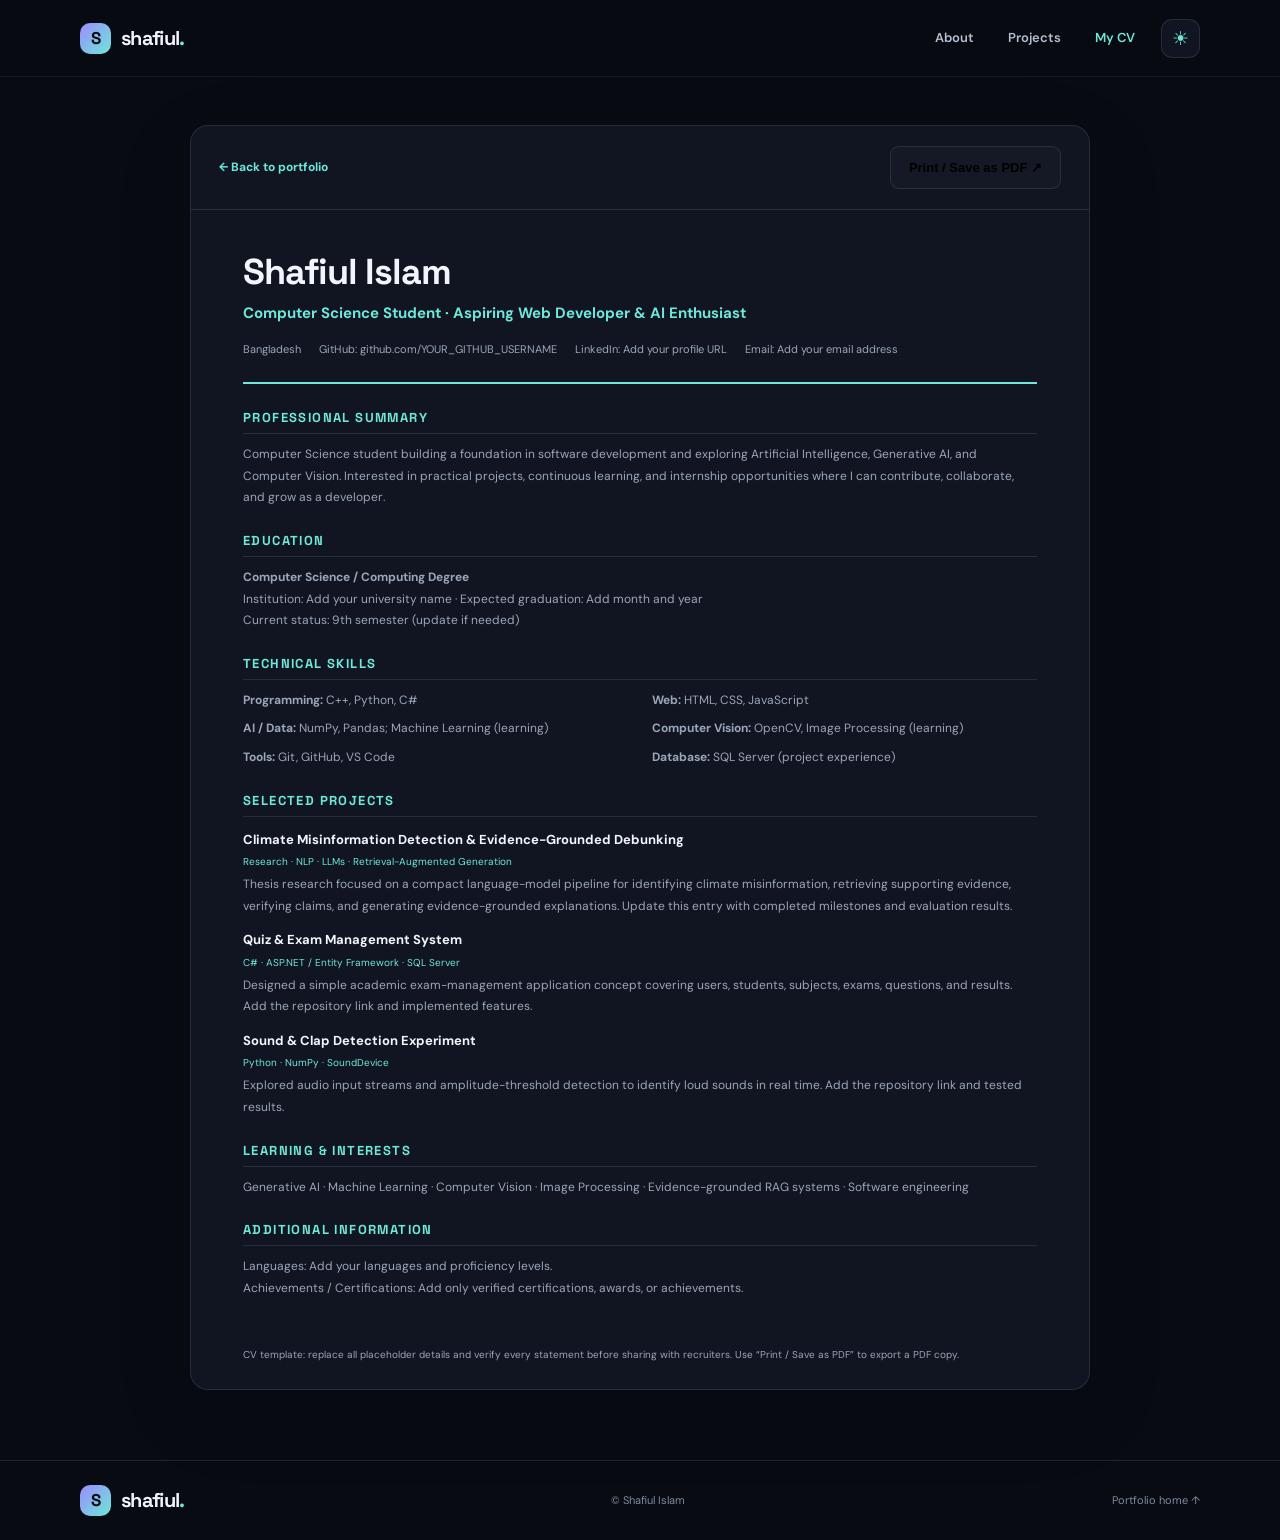
==== cv.html @ 9795dee4 "Add files via upload" ====
<!DOCTYPE html>
<html lang="en">
<head>
  <meta charset="UTF-8"><meta name="viewport" content="width=device-width, initial-scale=1.0">
  <meta name="description" content="CV of Shafiul Islam">
  <title>CV | Shafiul Islam</title>
  <link rel="preconnect" href="https://fonts.googleapis.com">
  <link rel="preconnect" href="https://fonts.gstatic.com" crossorigin>
  <link href="https://fonts.googleapis.com/css2?family=DM+Sans:wght@400;500;600;700&family=Space+Grotesk:wght@400;500;600;700&display=swap" rel="stylesheet">
  <link rel="stylesheet" href="style.css">
</head>
<body>
  <header class="site-header"><nav class="nav container" aria-label="Main navigation">
    <a class="logo" href="index.html"><span class="logo-mark">S</span><span>shafiul<span class="accent">.</span></span></a>
    <div class="nav-links" id="navLinks"><a href="index.html#about">About</a><a href="index.html#projects">Projects</a><a href="cv.html" class="nav-cv">My CV</a></div>
    <button class="theme-toggle" id="themeToggle" type="button" aria-label="Switch to light mode" title="Switch theme"><span id="themeIcon">☀</span></button>
  </nav></header>
  <main class="cv-page container">
    <div class="cv-shell">
      <div class="cv-topbar"><a class="cv-back" href="index.html">← Back to portfolio</a><div class="cv-actions"><button class="button button-secondary" onclick="window.print()">Print / Save as PDF ↗</button></div></div>
      <article class="cv-document">
        <header class="cv-header">
          <h1>Shafiul Islam</h1><p class="cv-role">Computer Science Student · Aspiring Web Developer & AI Enthusiast</p>
          <div class="cv-contact-line"><span>Bangladesh</span><span>GitHub: github.com/YOUR_GITHUB_USERNAME</span><span>LinkedIn: Add your profile URL</span><span>Email: Add your email address</span></div>
        </header>
        <section class="cv-section"><h2>Professional Summary</h2><p>Computer Science student building a foundation in software development and exploring Artificial Intelligence, Generative AI, and Computer Vision. Interested in practical projects, continuous learning, and internship opportunities where I can contribute, collaborate, and grow as a developer.</p></section>
        <section class="cv-section"><h2>Education</h2><p><strong>Computer Science / Computing Degree</strong></p><p>Institution: Add your university name · Expected graduation: Add month and year</p><p>Current status: 9th semester (update if needed)</p></section>
        <section class="cv-section"><h2>Technical Skills</h2><div class="cv-skill-list">
          <p><strong>Programming:</strong> C++, Python, C#</p><p><strong>Web:</strong> HTML, CSS, JavaScript</p>
          <p><strong>AI / Data:</strong> NumPy, Pandas; Machine Learning (learning)</p><p><strong>Computer Vision:</strong> OpenCV, Image Processing (learning)</p>
          <p><strong>Tools:</strong> Git, GitHub, VS Code</p><p><strong>Database:</strong> SQL Server (project experience)</p>
        </div></section>
        <section class="cv-section"><h2>Selected Projects</h2>
          <div class="cv-project"><h3>Climate Misinformation Detection & Evidence-Grounded Debunking</h3><p class="cv-tech">Research · NLP · LLMs · Retrieval-Augmented Generation</p><p>Thesis research focused on a compact language-model pipeline for identifying climate misinformation, retrieving supporting evidence, verifying claims, and generating evidence-grounded explanations. Update this entry with completed milestones and evaluation results.</p></div>
          <div class="cv-project"><h3>Quiz & Exam Management System</h3><p class="cv-tech">C# · ASP.NET / Entity Framework · SQL Server</p><p>Designed a simple academic exam-management application concept covering users, students, subjects, exams, questions, and results. Add the repository link and implemented features.</p></div>
          <div class="cv-project"><h3>Sound & Clap Detection Experiment</h3><p class="cv-tech">Python · NumPy · SoundDevice</p><p>Explored audio input streams and amplitude-threshold detection to identify loud sounds in real time. Add the repository link and tested results.</p></div>
        </section>
        <section class="cv-section"><h2>Learning & Interests</h2><p>Generative AI · Machine Learning · Computer Vision · Image Processing · Evidence-grounded RAG systems · Software engineering</p></section>
        <section class="cv-section"><h2>Additional Information</h2><p>Languages: Add your languages and proficiency levels.</p><p>Achievements / Certifications: Add only verified certifications, awards, or achievements.</p></section>
      </article>
      <p class="cv-disclaimer">CV template: replace all placeholder details and verify every statement before sharing with recruiters. Use “Print / Save as PDF” to export a PDF copy.</p>
    </div>
  </main>
  <footer class="footer"><div class="container footer-inner"><a class="logo" href="index.html"><span class="logo-mark">S</span><span>shafiul<span class="accent">.</span></span></a><p>© <span id="year"></span> Shafiul Islam</p><a href="index.html" class="back-top">Portfolio home ↑</a></div></footer>
  <script src="script.js"></script>
</body>
</html>
---- style.css ----
:root{--bg:#080b12;--surface:#101521;--surface2:#131a29;--text:#f2f5fb;--muted:#9ba6b8;--line:rgba(180,196,224,.13);--accent:#9b8cff;--cyan:#6ee7d8;--font:'DM Sans',sans-serif;--display:'Space Grotesk',sans-serif}*{box-sizing:border-box;margin:0;padding:0}html{scroll-behavior:smooth;scroll-padding-top:90px}body{font-family:var(--font);background:var(--bg);color:var(--text);line-height:1.65;overflow-x:hidden}a{color:inherit;text-decoration:none}.container{width:min(1120px,calc(100% - 48px));margin:0 auto}.accent{color:var(--cyan)}.muted{color:#7f8ba0}.gradient-text{background:linear-gradient(100deg,#b4a7ff 10%,#6ee7d8 90%);-webkit-background-clip:text;background-clip:text;color:transparent}.ambient{position:absolute;width:420px;height:420px;border-radius:50%;filter:blur(100px);opacity:.11;pointer-events:none;z-index:-1}.ambient-one{background:#7c5cff;top:90px;left:-220px}.ambient-two{background:#18b9a8;top:450px;right:-270px}.site-header{position:sticky;top:0;z-index:20;background:rgba(8,11,18,.82);backdrop-filter:blur(18px);border-bottom:1px solid rgba(180,196,224,.08)}.nav{height:76px;display:flex;align-items:center;justify-content:space-between}.logo{display:inline-flex;align-items:center;gap:10px;font:700 20px var(--display);letter-spacing:-.7px}.logo-mark{display:grid;place-items:center;width:31px;height:31px;border-radius:10px;background:linear-gradient(135deg,#9b8cff,#6ee7d8);color:#080b12;font-size:17px}.nav-links{display:flex;align-items:center;gap:34px;color:#b6c0d0;font-size:13px;font-weight:600}.nav-links a{transition:color .2s}.nav-links a:hover,.hero-socials a:hover,.text-link:hover{color:var(--cyan)}.nav-cta{padding:10px 15px;border:1px solid var(--line);border-radius:9px;color:var(--text)!important}.nav-cta span{color:var(--cyan);margin-left:8px}.menu-toggle{display:none;background:none;color:var(--text);border:0;font-size:24px}.hero{min-height:680px;position:relative;display:grid;grid-template-columns:1.05fr .95fr;align-items:center;gap:48px;padding-top:62px;padding-bottom:94px}.availability{display:inline-flex;align-items:center;gap:9px;padding:7px 12px;border:1px solid rgba(110,231,216,.2);border-radius:100px;color:#b4e9e2;font-size:10px;font-weight:700;letter-spacing:1px;margin-bottom:27px;background:rgba(110,231,216,.04)}.pulse,.status-dot{width:7px;height:7px;border-radius:50%;background:var(--cyan);box-shadow:0 0 12px rgba(110,231,216,.6)}.eyebrow{font-size:11px;font-weight:700;letter-spacing:2.3px;color:var(--cyan);margin-bottom:15px}.hero h1{font:700 clamp(48px,6vw,76px)/1.04 var(--display);letter-spacing:-4px;margin-bottom:16px}.hero h2{font:600 clamp(30px,3.8vw,45px)/1.23 var(--display);letter-spacing:-1.8px}.hero-description{max-width:520px;color:var(--muted);font-size:15px;line-height:1.9;margin:22px 0 29px}.hero-actions{display:flex;gap:12px;flex-wrap:wrap}.button{display:inline-flex;align-items:center;justify-content:center;gap:22px;padding:13px 18px;border-radius:9px;font-size:13px;font-weight:700;transition:transform .2s,border-color .2s}.button:hover{transform:translateY(-2px)}.button-primary{background:var(--cyan);color:#07110f}.button-primary span{font-size:18px}.button-secondary{border:1px solid var(--line);background:rgba(255,255,255,.02)}.button-secondary span{color:var(--cyan);font-size:16px}.hero-socials{display:flex;align-items:center;gap:18px;margin-top:32px;color:#8c98aa;font-size:12px}.hero-socials a{color:#d7deeb;font-weight:600}.social-divider{height:15px;width:1px;background:var(--line)}.hero-visual{position:relative;display:grid;place-items:center;min-height:390px}.orbit{position:absolute;border:1px solid rgba(155,140,255,.14);border-radius:50%;transform:rotate(-24deg)}.orbit-one{width:410px;height:280px}.orbit-two{width:350px;height:410px;transform:rotate(38deg);border-color:rgba(110,231,216,.12)}.profile-card{position:relative;width:min(100%,400px);background:linear-gradient(145deg,rgba(22,30,47,.97),rgba(12,17,28,.98));border:1px solid rgba(179,193,225,.19);border-radius:17px;box-shadow:0 30px 90px rgba(0,0,0,.38);overflow:hidden;z-index:2;transform:rotate(-2deg)}.card-top{height:47px;display:flex;align-items:center;justify-content:space-between;padding:0 17px;border-bottom:1px solid var(--line);background:rgba(255,255,255,.018)}.window-dots{display:flex;gap:5px}.window-dots i{width:7px;height:7px;border-radius:50%;background:#f08080}.window-dots i:nth-child(2){background:#e8c66a}.window-dots i:nth-child(3){background:#70d7b5}.card-label{font-size:10px;color:#738198;letter-spacing:1px}.code-block{padding:24px 24px 28px;font:12px/2.2 'Courier New',monospace;color:#d9e0ed;white-space:nowrap}.indent{padding-left:19px}.indent2{padding-left:38px}.indent3{padding-left:57px}.code-purple{color:#c4a7ff}.code-green{color:#77e6c9}.code-yellow{color:#f5d58a}.code-orange{color:#f5ad85}.code-muted{color:#748198}.cursor{color:var(--cyan);animation:blink 1s step-end infinite}@keyframes blink{50%{opacity:0}}.card-footer{display:flex;align-items:center;gap:9px;padding:12px 20px;border-top:1px solid var(--line);font-size:10px;color:#9ba6b8;letter-spacing:.2px}.floating-chip{position:absolute;z-index:3;padding:9px 13px;border:1px solid var(--line);border-radius:10px;background:#111827;box-shadow:0 12px 30px #0004;font-size:10px;font-weight:700;letter-spacing:.6px}.chip-ai{top:48px;right:0;color:#c4a7ff;transform:rotate(5deg)}.chip-code{bottom:60px;left:0;color:var(--cyan);transform:rotate(-7deg)}.chip-cv{bottom:26px;right:8px;color:#f0c4a9;transform:rotate(3deg)}.scroll-hint{position:absolute;bottom:27px;left:0;display:flex;align-items:center;gap:10px;font-size:9px;letter-spacing:1.8px;color:#647187}.scroll-hint span{display:block;width:27px;height:1px;background:var(--cyan)}.section{padding-top:108px;padding-bottom:108px}.section-heading{margin-bottom:42px}.section-heading h2,.contact-wrap h2{font:600 clamp(30px,4vw,45px)/1.2 var(--display);letter-spacing:-1.8px}.section-intro{color:var(--muted);margin-top:13px;font-size:14px}.about-grid{display:grid;grid-template-columns:1fr 1fr;gap:80px;align-items:center}.about-copy p{color:var(--muted);font-size:15px;line-height:1.95;margin-bottom:17px}.text-link{display:inline-flex;gap:14px;align-items:center;margin-top:9px;font-size:13px;font-weight:700;color:var(--text);transition:color .2s}.text-link span{color:var(--cyan)}.stats-grid{display:grid;grid-template-columns:1fr 1fr;gap:13px}.stat-card{padding:23px;border:1px solid var(--line);border-radius:13px;background:linear-gradient(145deg,rgba(20,28,43,.8),rgba(13,18,29,.7))}.stat-icon{display:grid;place-items:center;width:34px;height:34px;margin-bottom:18px;border-radius:10px;background:rgba(110,231,216,.09);color:var(--cyan);font-size:19px}.stat-card strong{font:600 17px var(--display)}.stat-card p{font-size:12px;color:var(--muted);margin-top:4px}.section-alt{background:linear-gradient(180deg,rgba(17,23,36,.65),rgba(12,16,26,.6));border-top:1px solid rgba(180,196,224,.06);border-bottom:1px solid rgba(180,196,224,.06)}.skills-grid{display:grid;grid-template-columns:repeat(3,1fr);gap:14px}.skill-card{min-height:190px;padding:24px;border:1px solid var(--line);border-radius:13px;background:rgba(11,16,26,.7);transition:transform .2s,border-color .2s}.skill-card:hover,.project-card:hover{transform:translateY(-4px);border-color:rgba(110,231,216,.32)}.skill-icon{display:grid;place-items:center;width:40px;height:40px;border-radius:11px;font-size:21px;margin-bottom:18px;background:rgba(255,255,255,.05)}.orange{color:#f6b28d}.purple{color:#c4a7ff}.green{color:#7be3bd}.blue{color:#8bc9ff}.pink{color:#ffacd2}.skill-card h3{font:600 16px var(--display);margin-bottom:7px}.skill-card p{font-size:12px;color:var(--muted);margin-bottom:16px}.skill-tag{font-size:8px;letter-spacing:1.1px;color:#8491a7;font-weight:700}.skill-card-note{background:linear-gradient(135deg,rgba(155,140,255,.1),rgba(110,231,216,.04))}.note-star{font-size:24px;color:var(--cyan);display:block;margin-bottom:10px}.skill-card-note p{line-height:1.8}.project-heading{display:flex;align-items:end;justify-content:space-between;gap:20px}.projects-grid{display:grid;grid-template-columns:repeat(2,1fr);gap:18px}.project-card{overflow:hidden;border:1px solid var(--line);border-radius:15px;background:rgba(16,21,33,.8);transition:transform .2s,border-color .2s}.project-featured{grid-column:span 2;display:grid;grid-template-columns:.9fr 1.1fr}.project-visual{height:205px;position:relative;display:grid;place-items:center;overflow:hidden;background:#11182a}.project-featured .project-visual{height:auto;min-height:300px}.climate-visual{background:radial-gradient(circle at 50% 50%,#263d50,#11192a 62%,#0d1320)}.visual-grid{position:absolute;inset:0;background-image:linear-gradient(rgba(110,231,216,.07) 1px,transparent 1px),linear-gradient(90deg,rgba(110,231,216,.07) 1px,transparent 1px);background-size:25px 25px;mask-image:linear-gradient(to bottom,black,transparent)}.climate-globe{font-size:88px;filter:drop-shadow(0 0 35px rgba(110,231,216,.25));z-index:1}.visual-label{position:absolute;left:18px;top:17px;font-size:9px;letter-spacing:1.5px;font-weight:700;color:#c1d0e4}.visual-lines{position:absolute;bottom:25px;left:20%;right:20%;display:grid;gap:6px}.visual-lines i{height:3px;border-radius:10px;background:linear-gradient(90deg,rgba(110,231,216,.5),rgba(155,140,255,.15));width:100%}.visual-lines i:nth-child(2){width:75%;margin:auto}.visual-lines i:nth-child(3){width:48%;margin:auto}.quiz-visual{background:radial-gradient(circle at 60% 30%,#332e59,#14182c 70%)}.quiz-window{width:135px;height:112px;border:1px solid #7770ae;border-radius:9px;background:#171a30;padding:14px;box-shadow:0 15px 35px #0005;position:relative}.quiz-window>span{display:inline-block;width:5px;height:5px;border-radius:50%;background:#8e84c9;margin-right:4px}.quiz-check{position:absolute;right:14px;top:28px;color:#8ee5c4;font-size:27px}.quiz-bar{height:6px;width:60%;background:#5e5a87;border-radius:5px;margin-top:20px}.quiz-bar.short{width:42%;margin-top:9px;background:#393f5f}.audio-visual{background:radial-gradient(circle at 50%,#17433f,#111b2b 70%)}.sound-wave{height:72px;display:flex;align-items:center;gap:5px}.sound-wave i{display:block;width:4px;border-radius:5px;background:linear-gradient(to top,#4aab9f,#9aebd9);height:var(--h,30px);opacity:.9}.sound-wave i:nth-child(3n){--h:55px}.sound-wave i:nth-child(3n + 1){--h:23px}.sound-wave i:nth-child(3n + 2){--h:42px}.project-content{padding:24px}.project-featured .project-content{padding:34px}.project-meta{display:flex;justify-content:space-between;gap:12px;color:#8390a5;font-size:9px;font-weight:700;letter-spacing:1.2px;margin-bottom:12px}.project-content h3{font:600 20px var(--display);letter-spacing:-.5px;margin-bottom:10px}.project-content p{color:var(--muted);font-size:13px;line-height:1.85}.tag-row{display:flex;flex-wrap:wrap;gap:7px;margin:17px 0}.tag-row span{font-size:10px;color:#b9c4d5;border:1px solid var(--line);border-radius:6px;padding:5px 8px;background:rgba(255,255,255,.025)}.project-link{display:inline-flex;align-items:center;gap:10px;font-size:12px;font-weight:700;margin-top:3px}.project-link span{color:var(--cyan)}.project-note{margin-top:19px;color:#77849a;font-size:11px}.contact-wrap{display:grid;grid-template-columns:1fr .7fr;gap:80px;align-items:center}.contact-copy{max-width:440px;color:var(--muted);font-size:14px;line-height:1.9;margin-top:20px}.contact-card{padding:28px;border:1px solid var(--line);border-radius:15px;background:linear-gradient(145deg,rgba(22,30,47,.8),rgba(12,17,28,.8))}.contact-kicker{font-size:9px;font-weight:700;letter-spacing:1.8px;color:var(--cyan)}.contact-card h3{font:600 25px var(--display);margin-top:8px}.contact-card>p{color:var(--muted);font-size:12px;line-height:1.8;margin:8px 0 20px}.full-button{width:100%;margin-top:9px;justify-content:space-between}.contact-small{font-size:10px!important;text-align:center;margin-bottom:0!important;margin-top:15px!important}.footer{border-top:1px solid var(--line);padding:24px 0}.footer-inner{display:flex;align-items:center;justify-content:space-between;gap:20px}.footer p,.back-top{font-size:11px;color:#7f8ba0}.back-top:hover{color:var(--cyan)}@media(max-width:850px){.hero{grid-template-columns:1fr;gap:30px;padding-top:65px}.hero-copy{max-width:650px}.hero-visual{min-height:370px}.scroll-hint{display:none}.about-grid,.contact-wrap{grid-template-columns:1fr;gap:38px}.project-featured{grid-template-columns:1fr}.project-featured .project-visual{min-height:230px}.contact-wrap{gap:28px}.contact-card{max-width:480px}.skills-grid{grid-template-columns:repeat(2,1fr)}}@media(max-width:600px){.container{width:min(100% - 32px,1120px)}.nav{height:66px}.menu-toggle{display:block}.nav-links{display:none;position:absolute;top:66px;left:0;right:0;padding:20px 24px 24px;background:#0b101a;border-bottom:1px solid var(--line);flex-direction:column;align-items:stretch;gap:19px}.nav-links.open{display:flex}.nav-cta{text-align:center}.hero{padding-top:48px;padding-bottom:70px;min-height:auto}.availability{font-size:8px}.hero h1{font-size:53px;letter-spacing:-2.8px}.hero h2{font-size:32px}.hero-description{font-size:14px}.hero-socials{flex-wrap:wrap;gap:12px}.hero-visual{min-height:320px}.profile-card{width:calc(100% - 24px)}.code-block{font-size:10px;padding:19px 13px 22px}.indent{padding-left:12px}.indent2{padding-left:24px}.indent3{padding-left:36px}.orbit-one{width:300px;height:230px}.orbit-two{width:270px;height:330px}.chip-ai{right:-3px;top:28px}.chip-code{left:-4px;bottom:45px}.chip-cv{right:-4px;bottom:16px;font-size:8px}.section{padding-top:76px;padding-bottom:76px}.section-heading h2,.contact-wrap h2{font-size:32px}.about-grid{gap:28px}.stats-grid{gap:9px}.stat-card{padding:17px}.skills-grid,.projects-grid{grid-template-columns:1fr}.project-featured{grid-column:span 1}.project-featured .project-content{padding:23px}.project-visual,.project-featured .project-visual{min-height:205px;height:205px}.project-heading{align-items:start;flex-direction:column}.contact-card{padding:22px}.footer-inner{flex-wrap:wrap}.footer-inner p{order:3;width:100%}}@media(prefers-reduced-motion:reduce){html{scroll-behavior:auto}*,*::before,*::after{animation-duration:.01ms!important;animation-iteration-count:1!important;transition-duration:.01ms!important}}

/* Theme toggle and CV links */
.theme-toggle{width:39px;height:39px;flex:0 0 39px;border-radius:11px;border:1px solid var(--line);background:var(--surface);color:var(--cyan);font-size:19px;cursor:pointer;display:grid;place-items:center;margin-left:14px;transition:transform .2s,background .2s}
.theme-toggle:hover{transform:translateY(-2px)}
.nav{gap:12px}
.nav-links{margin-left:auto}
.nav-cv{color:var(--cyan)!important}
.nav-cv span{font-size:12px}
.button-cv{border:1px solid rgba(155,140,255,.35);background:rgba(155,140,255,.09);color:var(--text)}
.button-cv span{color:var(--accent)}
body.light-mode{--bg:#f6f8fc;--surface:#fff;--surface2:#edf1f8;--text:#172033;--muted:#596579;--line:rgba(48,63,88,.16);--accent:#6650d8;--cyan:#087f73;background:var(--bg);color:var(--text)}
body.light-mode .site-header{background:rgba(246,248,252,.88);border-bottom-color:rgba(48,63,88,.12)}
body.light-mode .nav-links{color:#596579}
body.light-mode .nav-cta{color:var(--text)!important}
body.light-mode .profile-card{background:linear-gradient(145deg,#fff,#edf1f8);border-color:rgba(48,63,88,.18);box-shadow:0 30px 80px rgba(37,50,74,.13)}
body.light-mode .card-top,body.light-mode .card-footer{background:rgba(30,44,66,.025);border-color:var(--line)}
body.light-mode .code-block{color:#27334a}
body.light-mode .code-muted{color:#778197}
body.light-mode .floating-chip{background:#fff;box-shadow:0 12px 30px rgba(37,50,74,.12)}
body.light-mode .stat-card,body.light-mode .skill-card,body.light-mode .project-card,body.light-mode .contact-card{background:rgba(255,255,255,.86);border-color:var(--line)}
body.light-mode .section-alt{background:linear-gradient(180deg,#eef2f9,#f8f9fc);border-color:rgba(48,63,88,.09)}
body.light-mode .project-visual{filter:saturate(.9)}
body.light-mode .tag-row span{color:#43516a}
body.light-mode .availability{background:rgba(8,127,115,.06);border-color:rgba(8,127,115,.2);color:#086d63}
body.light-mode .button-secondary{background:rgba(255,255,255,.6);color:var(--text)}
body.light-mode .button-cv{color:var(--text);background:rgba(102,80,216,.07)}
body.light-mode .ambient{opacity:.07}
body.light-mode .logo-mark{color:#fff}
body.light-mode .nav-links.open{background:#f6f8fc}
body.light-mode .menu-toggle{color:var(--text)}
body.light-mode .hero-socials a{color:#27334a}
body.light-mode .project-meta,body.light-mode .project-note,body.light-mode .skill-tag{color:#68758a}
body.light-mode .contact-small{color:#68758a}
body.light-mode .orbit{border-color:rgba(102,80,216,.13)}
body.light-mode .orbit-two{border-color:rgba(8,127,115,.12)}
body.light-mode .scroll-hint{color:#68758a}
body.light-mode .footer p,body.light-mode .back-top{color:#68758a}
body, .site-header, .profile-card, .stat-card, .skill-card, .project-card, .contact-card, .section-alt{transition:background-color .25s,color .25s,border-color .25s}
.cv-page{min-height:100vh;padding:48px 0 70px}
.cv-shell{max-width:900px;margin:0 auto;background:var(--surface);border:1px solid var(--line);border-radius:18px;overflow:hidden;box-shadow:0 24px 80px rgba(0,0,0,.12)}
.cv-topbar{display:flex;align-items:center;justify-content:space-between;gap:15px;padding:20px 28px;border-bottom:1px solid var(--line)}
.cv-topbar .cv-actions{display:flex;gap:9px;flex-wrap:wrap}
.cv-document{padding:42px 52px 48px}
.cv-header{padding-bottom:24px;border-bottom:2px solid var(--cyan);margin-bottom:25px}
.cv-header h1{font:700 36px/1.15 var(--display);letter-spacing:-1px}
.cv-role{font-size:15px;color:var(--cyan);font-weight:700;margin-top:8px}
.cv-contact-line{display:flex;flex-wrap:wrap;gap:8px 18px;margin-top:14px;color:var(--muted);font-size:11px}
.cv-section{margin-top:23px}
.cv-section h2{font:700 13px var(--display);letter-spacing:1.4px;text-transform:uppercase;padding-bottom:7px;border-bottom:1px solid var(--line);margin-bottom:10px;color:var(--cyan)}
.cv-section p,.cv-section li{font-size:12px;line-height:1.8;color:var(--muted)}
.cv-section ul{padding-left:18px}
.cv-skill-list{display:grid;grid-template-columns:1fr 1fr;gap:7px 24px}
.cv-project{margin-top:12px}
.cv-project h3{font-size:13px;margin-bottom:3px}
.cv-project .cv-tech{font-size:10px;color:var(--cyan);margin-bottom:3px}
.cv-disclaimer{font-size:10px;color:var(--muted);padding:0 52px 25px}
.cv-back{font-size:12px;color:var(--cyan);font-weight:700}
@media(max-width:850px){.nav{gap:8px}.nav-links{gap:18px}.theme-toggle{margin-left:0}}
@media(max-width:600px){.theme-toggle{margin-left:auto}.nav{flex-wrap:wrap}.nav-links{top:66px}.cv-page{padding:20px 0 45px}.cv-topbar{padding:15px;align-items:flex-start;flex-direction:column}.cv-document{padding:28px 22px}.cv-header h1{font-size:30px}.cv-skill-list{grid-template-columns:1fr}.cv-disclaimer{padding:0 22px 22px}}
@media print{body{background:#fff!important;color:#172033!important}.site-header,.ambient,.cv-topbar,.footer,.cv-disclaimer{display:none!important}.cv-page{padding:0!important}.container{width:100%!important}.cv-shell{border:0;box-shadow:none;border-radius:0;background:#fff!important}.cv-document{padding:0!important}.cv-header h1{color:#172033!important}.cv-section p,.cv-section li,.cv-contact-line{color:#39465a!important}.cv-section h2{color:#087f73!important}.cv-section{break-inside:avoid}}
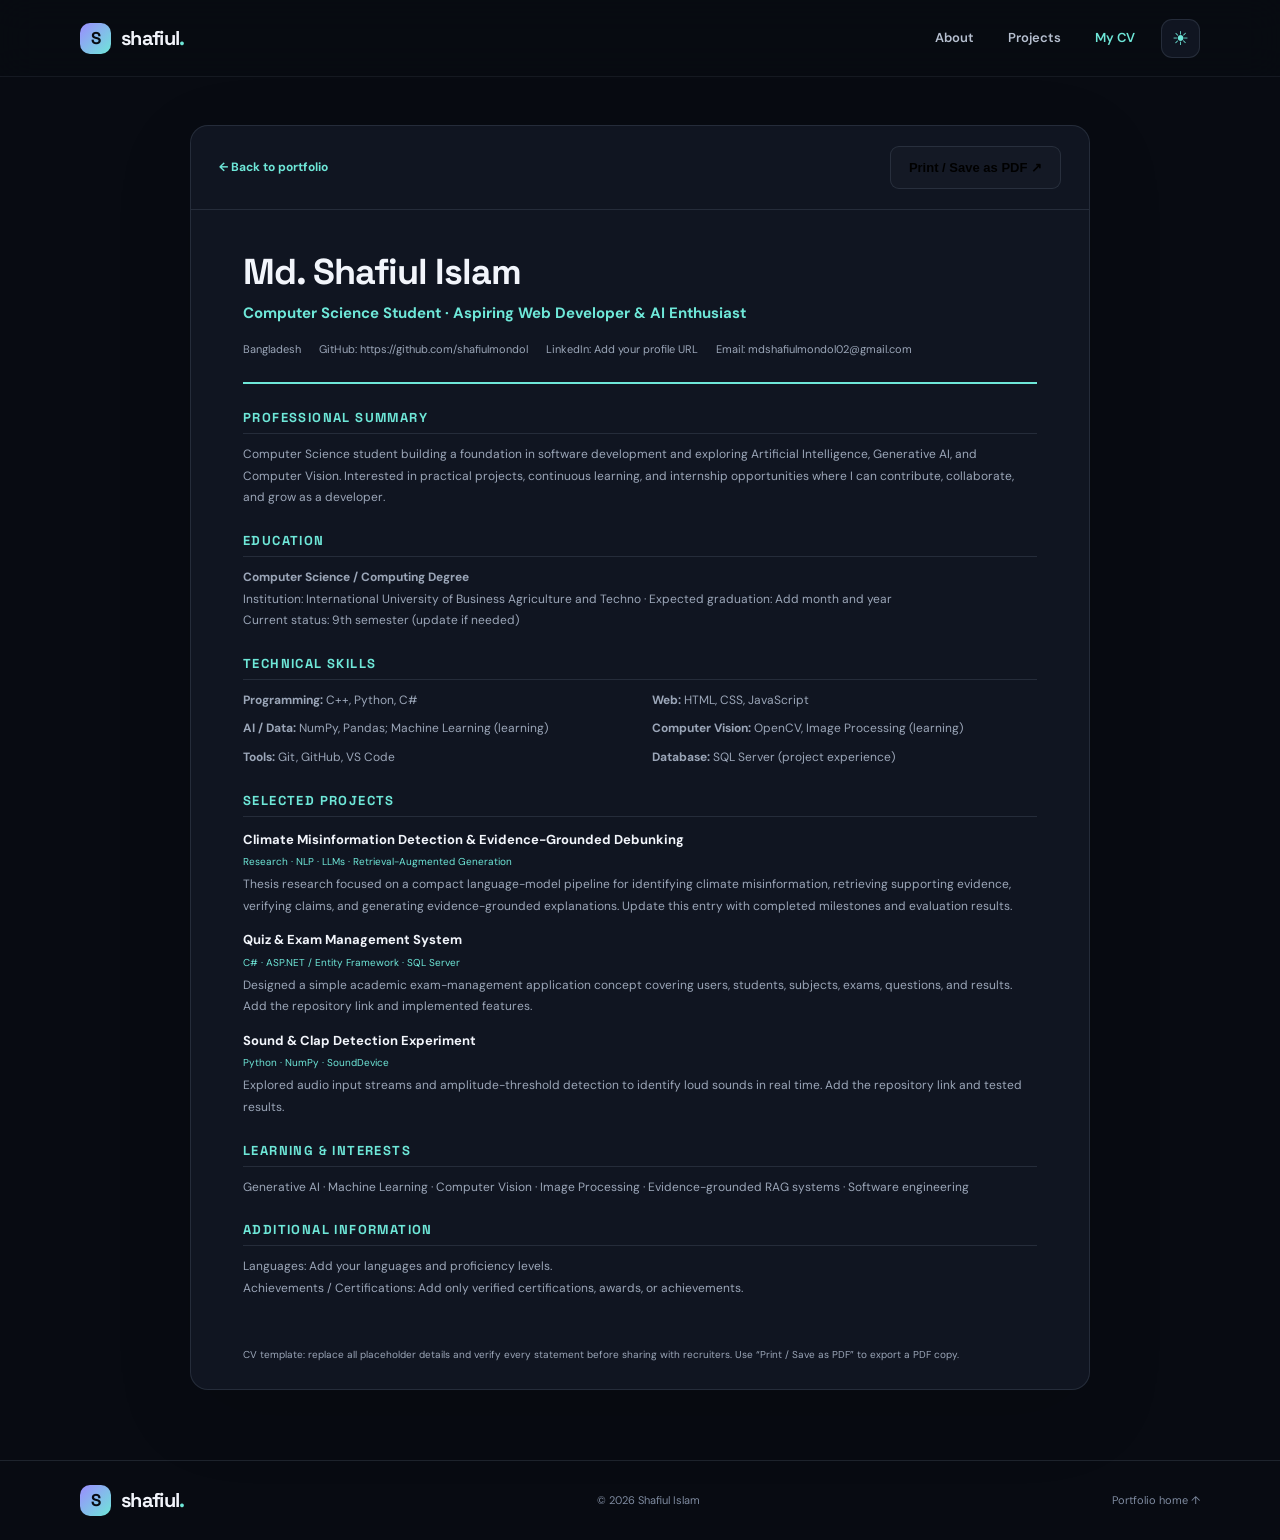
==== commit f4d2a112: "Update cv.html" ====
--- a/cv.html
+++ b/cv.html
@@ -3,7 +3,7 @@
 <head>
   <meta charset="UTF-8"><meta name="viewport" content="width=device-width, initial-scale=1.0">
   <meta name="description" content="CV of Shafiul Islam">
-  <title>CV | Shafiul Islam</title>
+  <title>CV |Md. Shafiul Islam</title>
   <link rel="preconnect" href="https://fonts.googleapis.com">
   <link rel="preconnect" href="https://fonts.gstatic.com" crossorigin>
   <link href="https://fonts.googleapis.com/css2?family=DM+Sans:wght@400;500;600;700&family=Space+Grotesk:wght@400;500;600;700&display=swap" rel="stylesheet">
@@ -20,11 +20,11 @@
       <div class="cv-topbar"><a class="cv-back" href="index.html">← Back to portfolio</a><div class="cv-actions"><button class="button button-secondary" onclick="window.print()">Print / Save as PDF ↗</button></div></div>
       <article class="cv-document">
         <header class="cv-header">
-          <h1>Shafiul Islam</h1><p class="cv-role">Computer Science Student · Aspiring Web Developer & AI Enthusiast</p>
-          <div class="cv-contact-line"><span>Bangladesh</span><span>GitHub: github.com/YOUR_GITHUB_USERNAME</span><span>LinkedIn: Add your profile URL</span><span>Email: Add your email address</span></div>
+          <h1>Md. Shafiul Islam</h1><p class="cv-role">Computer Science Student · Aspiring Web Developer & AI Enthusiast</p>
+          <div class="cv-contact-line"><span>Bangladesh</span><span>GitHub: https://github.com/shafiulmondol</span><span>LinkedIn: Add your profile URL</span><span>Email: mdshafiulmondol02@gmail.com</span></div>
         </header>
         <section class="cv-section"><h2>Professional Summary</h2><p>Computer Science student building a foundation in software development and exploring Artificial Intelligence, Generative AI, and Computer Vision. Interested in practical projects, continuous learning, and internship opportunities where I can contribute, collaborate, and grow as a developer.</p></section>
-        <section class="cv-section"><h2>Education</h2><p><strong>Computer Science / Computing Degree</strong></p><p>Institution: Add your university name · Expected graduation: Add month and year</p><p>Current status: 9th semester (update if needed)</p></section>
+        <section class="cv-section"><h2>Education</h2><p><strong>Computer Science / Computing Degree</strong></p><p>Institution: International University of Business Agriculture and Techno · Expected graduation: Add month and year</p><p>Current status: 9th semester (update if needed)</p></section>
         <section class="cv-section"><h2>Technical Skills</h2><div class="cv-skill-list">
           <p><strong>Programming:</strong> C++, Python, C#</p><p><strong>Web:</strong> HTML, CSS, JavaScript</p>
           <p><strong>AI / Data:</strong> NumPy, Pandas; Machine Learning (learning)</p><p><strong>Computer Vision:</strong> OpenCV, Image Processing (learning)</p>
@@ -44,4 +44,4 @@
   <footer class="footer"><div class="container footer-inner"><a class="logo" href="index.html"><span class="logo-mark">S</span><span>shafiul<span class="accent">.</span></span></a><p>© <span id="year"></span> Shafiul Islam</p><a href="index.html" class="back-top">Portfolio home ↑</a></div></footer>
   <script src="script.js"></script>
 </body>
-</html>+</html>
